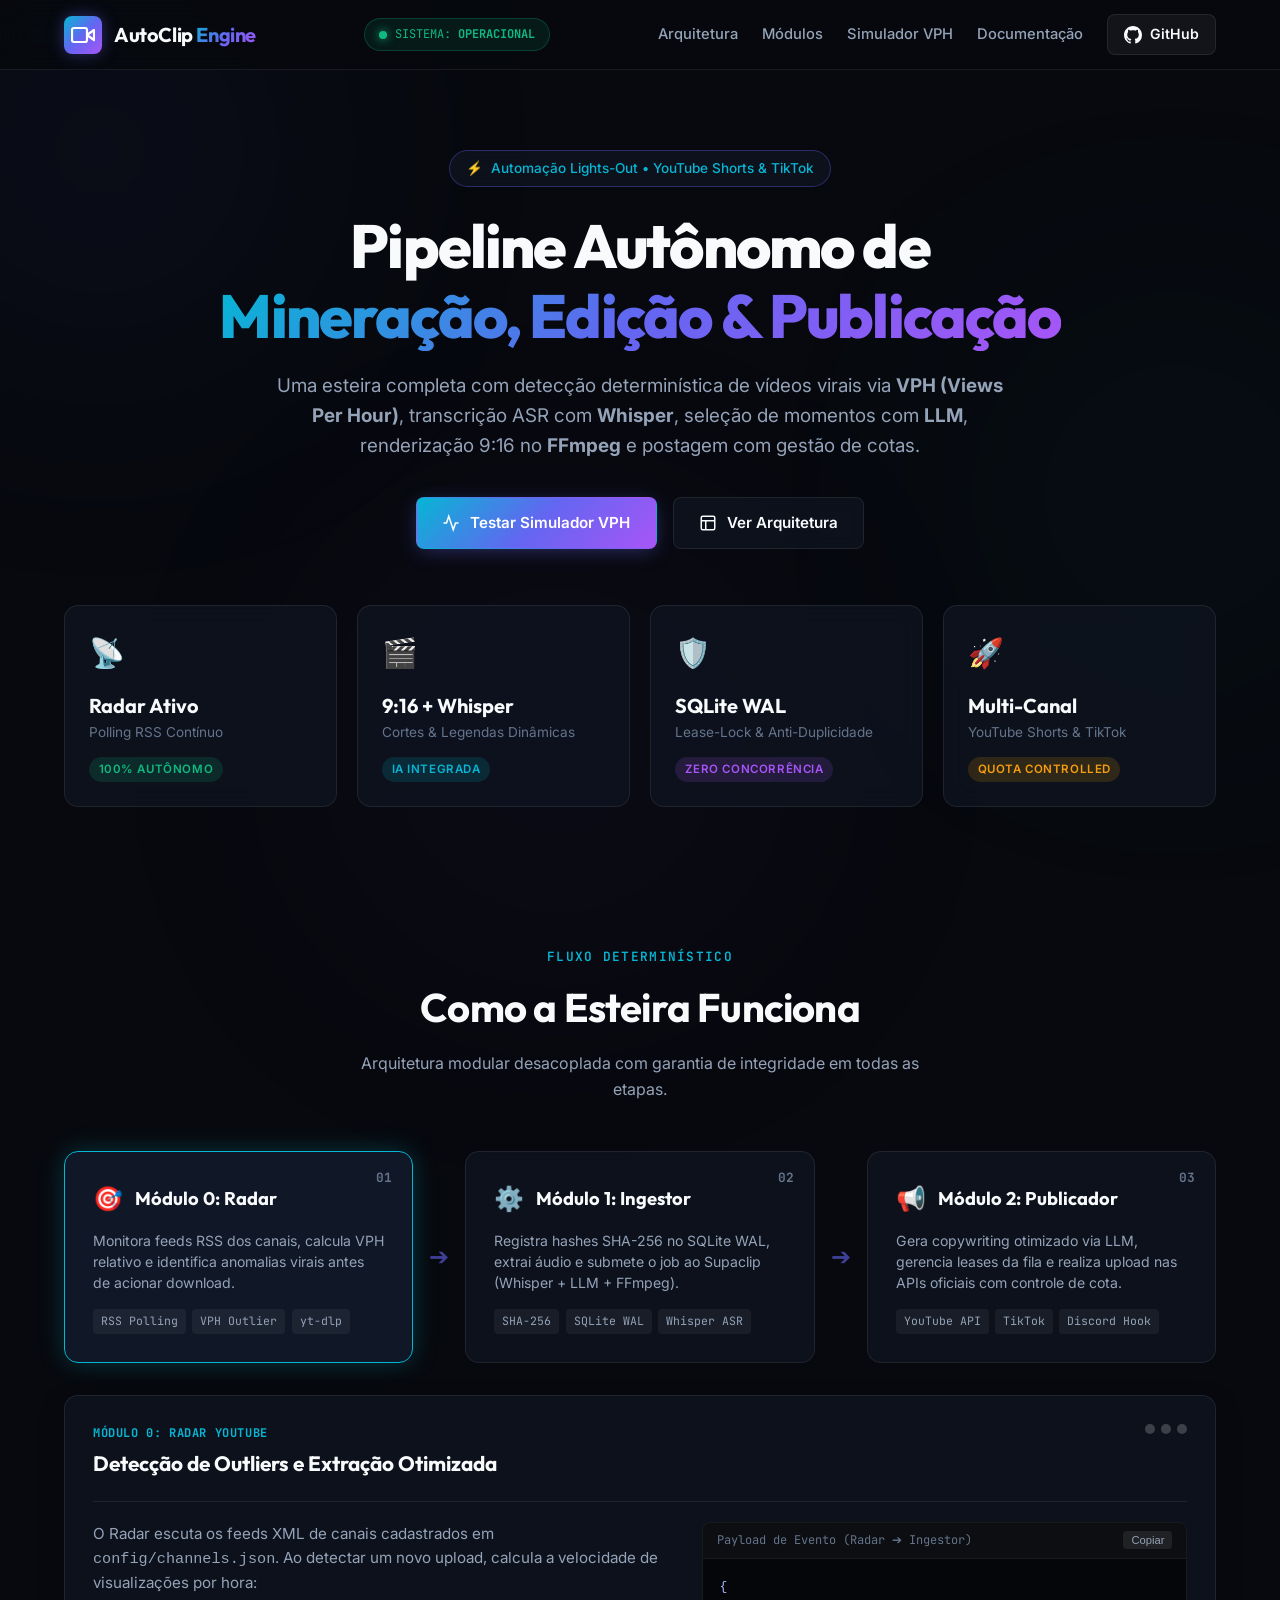
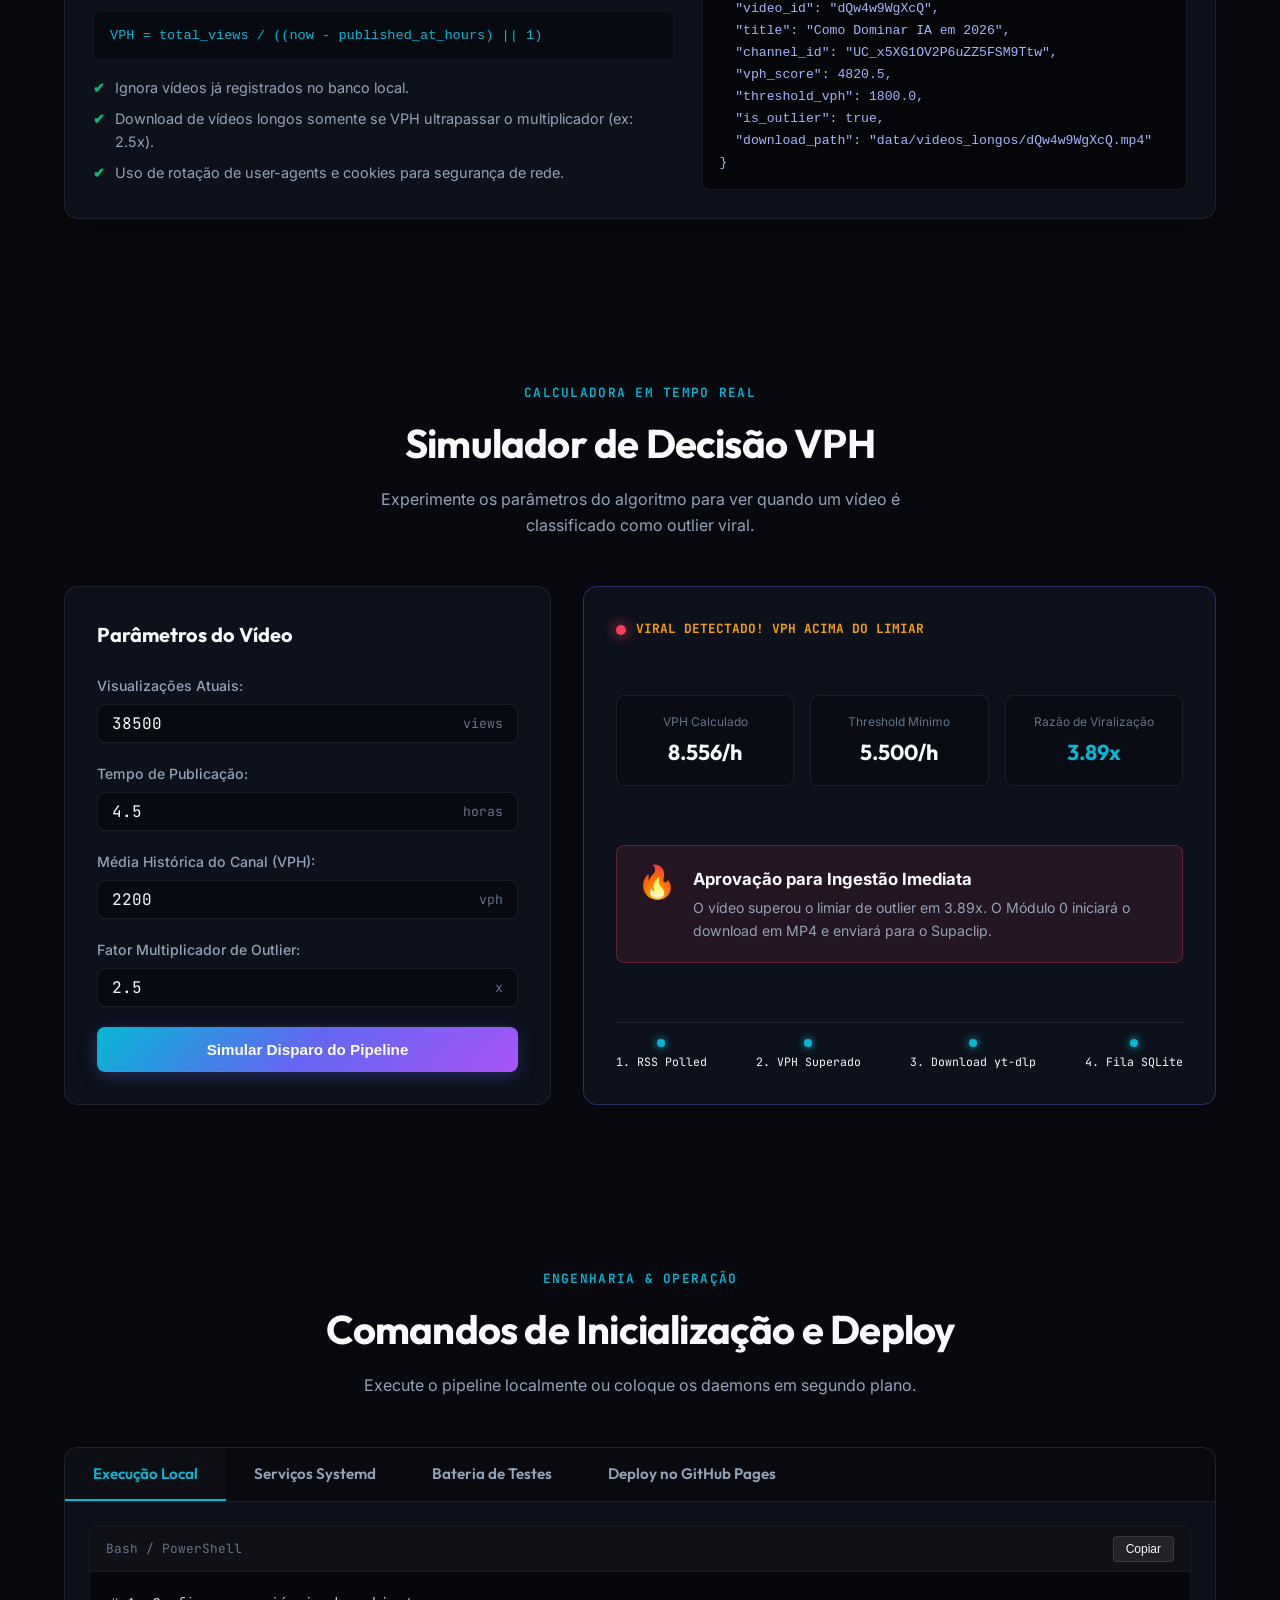
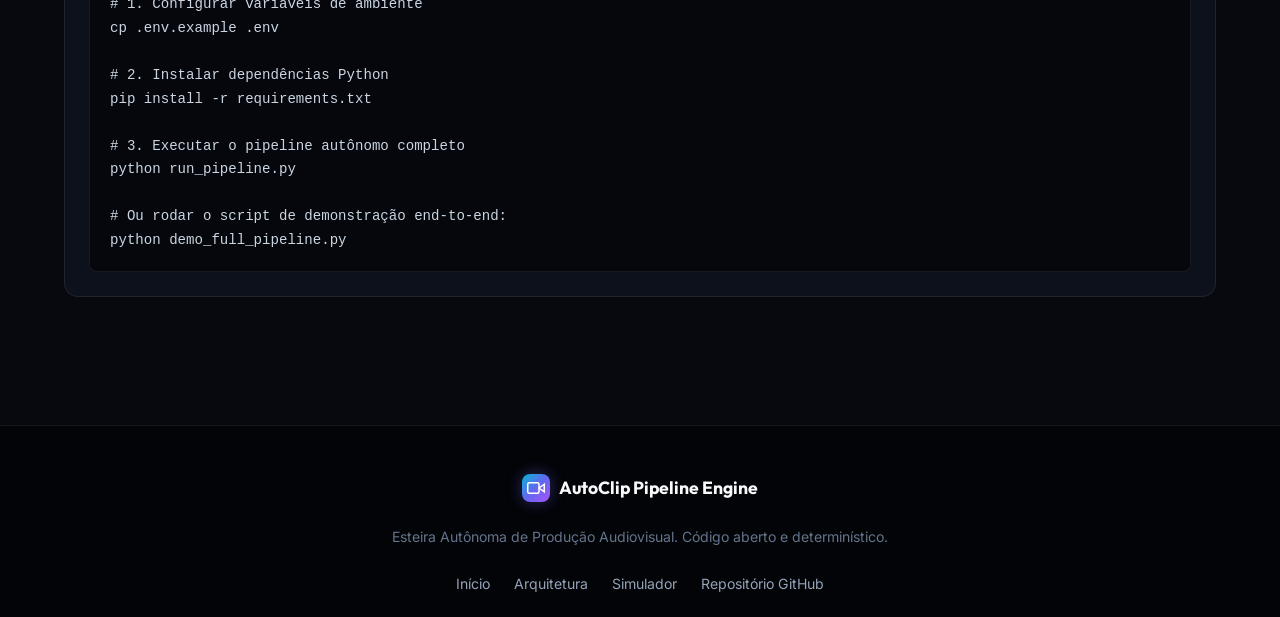
==== docs/index.html @ c91be47b "feat: esteira autônoma de cortes e dashboard interativo no GitHub Pages" ====
<!DOCTYPE html>
<html lang="pt-BR">
<head>
  <meta charset="UTF-8">
  <meta name="viewport" content="width=device-width, initial-scale=1.0">
  <title>AutoClip Pipeline | Esteira Autônoma de Cortes com IA</title>
  <meta name="description" content="Dashboard e documentação da esteira de produção autônoma de cortes verticais (YouTube Shorts e TikTok) com detecção de outliers e IA.">
  <meta name="keywords" content="YouTube Shorts, TikTok, Automação de Vídeos, Pipeline IA, Whisper, FFmpeg, Python">
  <meta name="author" content="AutoClip Automation">
  
  <!-- Open Graph / Social Sharing -->
  <meta property="og:type" content="website">
  <meta property="og:title" content="AutoClip Pipeline | Automação de Cortes com IA">
  <meta property="og:description" content="Esteira autônoma lights-out para mineração, edição vertical 9:16 e publicação de vídeos curtos.">

  <!-- Google Fonts: Outfit & Inter & JetBrains Mono -->
  <link rel="preconnect" href="https://fonts.googleapis.com">
  <link rel="preconnect" href="https://fonts.gstatic.com" crossorigin>
  <link href="https://fonts.googleapis.com/css2?family=Inter:wght@300;400;500;600;700&family=Outfit:wght@500;600;700;800;900&family=JetBrains+Mono:wght@400;500;700&display=swap" rel="stylesheet">
  
  <link rel="stylesheet" href="style.css">
</head>
<body>
  <!-- Background Glow Orbs -->
  <div class="glow-orb orb-1"></div>
  <div class="glow-orb orb-2"></div>
  <div class="glow-orb orb-3"></div>

  <!-- Navigation Bar -->
  <header class="navbar" id="mainNavbar">
    <div class="nav-container">
      <a href="#hero" class="brand-logo" id="navLogo">
        <div class="logo-icon">
          <svg width="24" height="24" viewBox="0 0 24 24" fill="none" stroke="currentColor" stroke-width="2.2" stroke-linecap="round" stroke-linejoin="round">
            <polygon points="23 7 16 12 23 17 23 7"></polygon>
            <rect x="1" y="5" width="15" height="14" rx="2" ry="2"></rect>
          </svg>
        </div>
        <span class="brand-text">AutoClip <span class="gradient-text">Engine</span></span>
      </a>

      <div class="system-status-badge">
        <span class="pulse-dot"></span>
        <span class="badge-label">SISTEMA: <strong id="globalSystemStatus">OPERACIONAL</strong></span>
      </div>

      <nav class="nav-links" id="navLinks">
        <a href="#arquitetura" class="nav-item">Arquitetura</a>
        <a href="#modulos" class="nav-item">Módulos</a>
        <a href="#simulador" class="nav-item">Simulador VPH</a>
        <a href="#docs" class="nav-item">Documentação</a>
        <a href="https://github.com" target="_blank" rel="noopener noreferrer" class="btn-github" id="btnGitHubRepo">
          <svg width="18" height="18" viewBox="0 0 24 24" fill="currentColor">
            <path d="M12 0C5.37 0 0 5.37 0 12c0 5.31 3.435 9.795 8.205 11.385.6.105.825-.255.825-.57 0-.285-.015-1.23-.015-2.235-3.015.555-3.795-.735-4.035-1.41-.135-.345-.72-1.41-1.23-1.695-.42-.225-1.02-.78-.015-.795.945-.015 1.62.87 1.845 1.23 1.08 1.815 2.805 1.305 3.495.99.105-.78.42-1.305.765-1.605-2.67-.3-5.46-1.335-5.46-5.925 0-1.305.465-2.385 1.23-3.225-.12-.3-.54-1.53.12-3.18 0 0 1.005-.315 3.3 1.23.96-.27 1.98-.405 3-.405s2.04.135 3 .405c2.295-1.56 3.3-1.23 3.3-1.23.66 1.65.24 2.88.12 3.18.765.84 1.23 1.905 1.23 3.225 0 4.605-2.805 5.625-5.475 5.925.435.375.81 1.095.81 2.22 0 1.605-.015 2.895-.015 3.3 0 .315.225.69.825.57A12.02 12.02 0 0024 12c0-6.63-5.37-12-12-12z"/>
          </svg>
          <span>GitHub</span>
        </a>
      </nav>

      <button class="mobile-menu-btn" id="mobileMenuToggle" aria-label="Abrir Menu">
        <span></span><span></span><span></span>
      </button>
    </div>
  </header>

  <!-- Hero Section -->
  <section class="hero-section" id="hero">
    <div class="container hero-content">
      <div class="hero-badge">
        <span class="sparkle-icon">⚡</span>
        <span>Automação Lights-Out • YouTube Shorts & TikTok</span>
      </div>

      <h1 class="hero-title">
        Pipeline Autônomo de <br>
        <span class="gradient-text">Mineração, Edição & Publicação</span>
      </h1>

      <p class="hero-subtitle">
        Uma esteira completa com detecção determinística de vídeos virais via <strong>VPH (Views Per Hour)</strong>, transcrição ASR com <strong>Whisper</strong>, seleção de momentos com <strong>LLM</strong>, renderização 9:16 no <strong>FFmpeg</strong> e postagem com gestão de cotas.
      </p>

      <div class="hero-actions">
        <a href="#simulador" class="btn btn-primary" id="btnHeroSimulador">
          <svg width="18" height="18" viewBox="0 0 24 24" fill="none" stroke="currentColor" stroke-width="2">
            <polyline points="22 12 18 12 15 21 9 3 6 12 2 12"></polyline>
          </svg>
          Testar Simulador VPH
        </a>
        <a href="#arquitetura" class="btn btn-secondary" id="btnHeroArquitetura">
          <svg width="18" height="18" viewBox="0 0 24 24" fill="none" stroke="currentColor" stroke-width="2">
            <rect x="3" y="3" width="18" height="18" rx="2" ry="2"></rect>
            <line x1="3" y1="9" x2="21" y2="9"></line>
            <line x1="9" y1="21" x2="9" y2="9"></line>
          </svg>
          Ver Arquitetura
        </a>
      </div>

      <!-- Live Pipeline Stats Cards -->
      <div class="stats-grid">
        <div class="stat-card">
          <div class="stat-icon">📡</div>
          <div class="stat-meta">
            <span class="stat-value" id="kpiRadarStatus">Radar Ativo</span>
            <span class="stat-label">Polling RSS Contínuo</span>
          </div>
          <span class="stat-pill success">100% Autônomo</span>
        </div>

        <div class="stat-card">
          <div class="stat-icon">🎬</div>
          <div class="stat-meta">
            <span class="stat-value">9:16 + Whisper</span>
            <span class="stat-label">Cortes & Legendas Dinâmicas</span>
          </div>
          <span class="stat-pill cyan">IA Integrada</span>
        </div>

        <div class="stat-card">
          <div class="stat-icon">🛡️</div>
          <div class="stat-meta">
            <span class="stat-value">SQLite WAL</span>
            <span class="stat-label">Lease-Lock & Anti-Duplicidade</span>
          </div>
          <span class="stat-pill purple">Zero Concorrência</span>
        </div>

        <div class="stat-card">
          <div class="stat-icon">🚀</div>
          <div class="stat-meta">
            <span class="stat-value">Multi-Canal</span>
            <span class="stat-label">YouTube Shorts & TikTok</span>
          </div>
          <span class="stat-pill warning">Quota Controlled</span>
        </div>
      </div>
    </div>
  </section>

  <!-- Interactive Architecture Flow -->
  <section class="section architecture-section" id="arquitetura">
    <div class="container">
      <div class="section-header text-center">
        <span class="section-tag">Fluxo Determinístico</span>
        <h2 class="section-title">Como a Esteira Funciona</h2>
        <p class="section-desc">Arquitetura modular desacoplada com garantia de integridade em todas as etapas.</p>
      </div>

      <div class="pipeline-flow-wrapper">
        <div class="flow-track">
          <!-- Step 1 -->
          <div class="flow-card active" data-step="0">
            <div class="flow-step-num">01</div>
            <div class="flow-header">
              <span class="flow-icon">🎯</span>
              <h3>Módulo 0: Radar</h3>
            </div>
            <p>Monitora feeds RSS dos canais, calcula VPH relativo e identifica anomalias virais antes de acionar download.</p>
            <div class="flow-tags">
              <span>RSS Polling</span>
              <span>VPH Outlier</span>
              <span>yt-dlp</span>
            </div>
          </div>

          <div class="flow-arrow">➔</div>

          <!-- Step 2 -->
          <div class="flow-card" data-step="1">
            <div class="flow-step-num">02</div>
            <div class="flow-header">
              <span class="flow-icon">⚙️</span>
              <h3>Módulo 1: Ingestor</h3>
            </div>
            <p>Registra hashes SHA-256 no SQLite WAL, extrai áudio e submete o job ao Supaclip (Whisper + LLM + FFmpeg).</p>
            <div class="flow-tags">
              <span>SHA-256</span>
              <span>SQLite WAL</span>
              <span>Whisper ASR</span>
            </div>
          </div>

          <div class="flow-arrow">➔</div>

          <!-- Step 3 -->
          <div class="flow-card" data-step="2">
            <div class="flow-step-num">03</div>
            <div class="flow-header">
              <span class="flow-icon">📢</span>
              <h3>Módulo 2: Publicador</h3>
            </div>
            <p>Gera copywriting otimizado via LLM, gerencia leases da fila e realiza upload nas APIs oficiais com controle de cota.</p>
            <div class="flow-tags">
              <span>YouTube API</span>
              <span>TikTok</span>
              <span>Discord Hook</span>
            </div>
          </div>
        </div>

        <!-- Dynamic Architecture Detail Box -->
        <div class="arch-detail-panel" id="archDetailPanel">
          <div class="panel-header">
            <div class="panel-title-group">
              <span class="panel-badge" id="archDetailBadge">MÓDULO 0: RADAR YOUTUBE</span>
              <h4 id="archDetailTitle">Detecção de Outliers e Extração Otimizada</h4>
            </div>
            <div class="panel-dots"><span></span><span></span><span></span></div>
          </div>
          <div class="panel-body">
            <div class="panel-col">
              <p id="archDetailText">
                O Radar escuta os feeds XML de canais cadastrados em <code>config/channels.json</code>. Ao detectar um novo upload, calcula a velocidade de visualizações por hora:
              </p>
              <div class="code-preview" id="archCodePreview">
                <code>VPH = total_views / ((now - published_at_hours) || 1)</code>
              </div>
              <ul class="checklist" id="archChecklist">
                <li>Ignora vídeos já registrados no banco local.</li>
                <li>Download de vídeos longos somente se VPH ultrapassar o multiplicador (ex: 2.5x).</li>
                <li>Uso de rotação de user-agents e cookies para segurança de rede.</li>
              </ul>
            </div>
            <div class="panel-col json-preview">
              <div class="json-header">
                <span>Payload de Evento (Radar ➔ Ingestor)</span>
                <button class="copy-mini-btn" id="btnCopyJson">Copiar</button>
              </div>
              <pre><code id="archJsonCode">{
  "video_id": "dQw4w9WgXcQ",
  "title": "Como Dominar IA em 2026",
  "channel_id": "UC_x5XG1OV2P6uZZ5FSM9Ttw",
  "vph_score": 4820.5,
  "threshold_vph": 1800.0,
  "is_outlier": true,
  "download_path": "data/videos_longos/dQw4w9WgXcQ.mp4"
}</code></pre>
            </div>
          </div>
        </div>
      </div>
    </div>
  </section>

  <!-- Interactive VPH Simulator -->
  <section class="section simulator-section" id="simulador">
    <div class="container">
      <div class="section-header text-center">
        <span class="section-tag">Calculadora em Tempo Real</span>
        <h2 class="section-title">Simulador de Decisão VPH</h2>
        <p class="section-desc">Experimente os parâmetros do algoritmo para ver quando um vídeo é classificado como outlier viral.</p>
      </div>

      <div class="simulator-wrapper">
        <div class="sim-inputs-card">
          <h3 class="sim-card-title">Parâmetros do Vídeo</h3>
          
          <div class="input-group">
            <label for="inputViews">Visualizações Atuais:</label>
            <div class="input-field-wrapper">
              <input type="number" id="inputViews" value="38500" min="0" step="500">
              <span class="input-unit">views</span>
            </div>
          </div>

          <div class="input-group">
            <label for="inputHours">Tempo de Publicação:</label>
            <div class="input-field-wrapper">
              <input type="number" id="inputHours" value="4.5" min="0.1" step="0.5">
              <span class="input-unit">horas</span>
            </div>
          </div>

          <div class="input-group">
            <label for="inputAvgVph">Média Histórica do Canal (VPH):</label>
            <div class="input-field-wrapper">
              <input type="number" id="inputAvgVph" value="2200" min="100" step="100">
              <span class="input-unit">vph</span>
            </div>
          </div>

          <div class="input-group">
            <label for="inputMultiplier">Fator Multiplicador de Outlier:</label>
            <div class="input-field-wrapper">
              <input type="number" id="inputMultiplier" value="2.5" min="1.1" max="10.0" step="0.1">
              <span class="input-unit">x</span>
            </div>
          </div>

          <button class="btn btn-primary btn-block" id="btnRecalculateSim">
            Simular Disparo do Pipeline
          </button>
        </div>

        <div class="sim-result-card" id="simResultBox">
          <div class="result-badge-top">
            <span class="status-indicator-light" id="simStatusLight"></span>
            <span id="simStatusHeadline">ANALISANDO POTENCIAL...</span>
          </div>

          <div class="result-kpis">
            <div class="result-kpi-item">
              <span class="kpi-label">VPH Calculado</span>
              <span class="kpi-value" id="kpiCalculatedVph">8.555/h</span>
            </div>
            <div class="result-kpi-item">
              <span class="kpi-label">Threshold Mínimo</span>
              <span class="kpi-value" id="kpiThresholdVph">5.500/h</span>
            </div>
            <div class="result-kpi-item">
              <span class="kpi-label">Razão de Viralização</span>
              <span class="kpi-value highlight" id="kpiRatio">3.88x</span>
            </div>
          </div>

          <div class="decision-box" id="decisionBox">
            <div class="decision-icon" id="decisionIcon">🔥</div>
            <div class="decision-texts">
              <strong id="decisionTitle">Aprovação para Ingestão Imediata</strong>
              <p id="decisionDescription">O vídeo superou o limiar de outlier em 3.88x. O Módulo 0 iniciará o download em MP4 e enviará para o Supaclip.</p>
            </div>
          </div>

          <div class="sim-timeline">
            <div class="timeline-step done">
              <span class="dot"></span>
              <span>1. RSS Polled</span>
            </div>
            <div class="timeline-step done" id="stepVph">
              <span class="dot"></span>
              <span>2. VPH Superado</span>
            </div>
            <div class="timeline-step done" id="stepDownload">
              <span class="dot"></span>
              <span>3. Download yt-dlp</span>
            </div>
            <div class="timeline-step done" id="stepQueue">
              <span class="dot"></span>
              <span>4. Fila SQLite</span>
            </div>
          </div>
        </div>
      </div>
    </div>
  </section>

  <!-- Quick Documentation & Deployment Guides -->
  <section class="section docs-section" id="docs">
    <div class="container">
      <div class="section-header text-center">
        <span class="section-tag">Engenharia & Operação</span>
        <h2 class="section-title">Comandos de Inicialização e Deploy</h2>
        <p class="section-desc">Execute o pipeline localmente ou coloque os daemons em segundo plano.</p>
      </div>

      <div class="docs-tabs-wrapper">
        <div class="tab-buttons">
          <button class="tab-btn active" data-tab="tab-local">Execução Local</button>
          <button class="tab-btn" data-tab="tab-systemd">Serviços Systemd</button>
          <button class="tab-btn" data-tab="tab-tests">Bateria de Testes</button>
          <button class="tab-btn" data-tab="tab-pages">Deploy no GitHub Pages</button>
        </div>

        <div class="tab-contents">
          <!-- Tab 1: Local -->
          <div class="tab-pane active" id="tab-local">
            <div class="code-container">
              <div class="code-topbar">
                <span>Bash / PowerShell</span>
                <button class="copy-btn" data-target="codeLocal">Copiar</button>
              </div>
              <pre><code id="codeLocal"># 1. Configurar variáveis de ambiente
cp .env.example .env

# 2. Instalar dependências Python
pip install -r requirements.txt

# 3. Executar o pipeline autônomo completo
python run_pipeline.py

# Ou rodar o script de demonstração end-to-end:
python demo_full_pipeline.py</code></pre>
            </div>
          </div>

          <!-- Tab 2: Systemd -->
          <div class="tab-pane" id="tab-systemd">
            <div class="code-container">
              <div class="code-topbar">
                <span>Linux Server (deploy/*.service)</span>
                <button class="copy-btn" data-target="codeSystemd">Copiar</button>
              </div>
              <pre><code id="codeSystemd"># Copiar os arquivos de serviço para o systemd
sudo cp deploy/*.service deploy/*.timer /etc/systemd/system/
sudo systemctl daemon-reload

# Ativar e iniciar os serviços autônomos
sudo systemctl enable --now clip-radar.timer
sudo systemctl enable --now clip-ingest.service
sudo systemctl enable --now clip-publish.service
sudo systemctl enable --now clip-watchdog.service</code></pre>
            </div>
          </div>

          <!-- Tab 3: Tests -->
          <div class="tab-pane" id="tab-tests">
            <div class="code-container">
              <div class="code-topbar">
                <span>Pytest com Cobertura</span>
                <button class="copy-btn" data-target="codeTests">Copiar</button>
              </div>
              <pre><code id="codeTests"># Rodar todos os testes unitários e de integração
pytest -v

# Rodar especificamente os testes de banco e transação WAL
pytest tests/test_database.py -v

# Verificar testes de quota e rate limit
pytest tests/test_publish_quota.py -v</code></pre>
            </div>
          </div>

          <!-- Tab 4: GitHub Pages -->
          <div class="tab-pane" id="tab-pages">
            <div class="code-container">
              <div class="code-topbar">
                <span>Publicar esta página no GitHub Pages</span>
                <button class="copy-btn" data-target="codePages">Copiar</button>
              </div>
              <pre><code id="codePages"># 1. Inicializar git e comitar arquivos
git init
git add .
git commit -m "feat: adicionar documentação e dashboard web para GitHub Pages"

# 2. Conectar ao seu repositório remoto
git remote add origin https://github.com/SEU_USUARIO/SEU_REPOSITORIO.git
git branch -M main
git push -u origin main

# 3. No GitHub: acesse Settings -> Pages -> Source: 'Deploy from a branch' -> Branch: 'main', Folder: '/docs' -> Salvar!</code></pre>
            </div>
          </div>
        </div>
      </div>
    </div>
  </section>

  <!-- Footer -->
  <footer class="footer">
    <div class="container footer-content">
      <div class="footer-brand">
        <div class="logo-icon mini">
          <svg width="18" height="18" viewBox="0 0 24 24" fill="none" stroke="currentColor" stroke-width="2">
            <polygon points="23 7 16 12 23 17 23 7"></polygon>
            <rect x="1" y="5" width="15" height="14" rx="2" ry="2"></rect>
          </svg>
        </div>
        <span>AutoClip Pipeline Engine</span>
      </div>

      <p class="footer-copyright">
        Esteira Autônoma de Produção Audiovisual. Código aberto e determinístico.
      </p>

      <div class="footer-links">
        <a href="#hero">Início</a>
        <a href="#arquitetura">Arquitetura</a>
        <a href="#simulador">Simulador</a>
        <a href="https://github.com" target="_blank" rel="noopener noreferrer">Repositório GitHub</a>
      </div>
    </div>
  </footer>

  <script src="app.js"></script>
</body>
</html>
---- docs/style.css ----
/* =====================================================================
   AutoClip Pipeline Engine - Modern Dark Tech Design System
   ===================================================================== */

:root {
  /* Color Palette - HSL Modern Dark & Neon Accents */
  --bg-primary: #07090e;
  --bg-secondary: #0c1017;
  --bg-card: rgba(16, 22, 34, 0.72);
  --bg-card-hover: rgba(22, 30, 48, 0.88);
  --bg-glass: rgba(255, 255, 255, 0.03);
  
  --border-subtle: rgba(255, 255, 255, 0.08);
  --border-glow: rgba(99, 102, 241, 0.35);
  
  --text-primary: #f8fafc;
  --text-secondary: #94a3b8;
  --text-muted: #64748b;
  
  --accent-cyan: #06b6d4;
  --accent-indigo: #6366f1;
  --accent-purple: #a855f7;
  --accent-emerald: #10b981;
  --accent-amber: #f59e0b;
  --accent-rose: #f43f5e;
  
  --gradient-brand: linear-gradient(135deg, #06b6d4 0%, #6366f1 50%, #a855f7 100%);
  --gradient-surface: linear-gradient(180deg, rgba(255, 255, 255, 0.04) 0%, rgba(255, 255, 255, 0.01) 100%);
  
  --shadow-glow: 0 0 35px -5px rgba(99, 102, 241, 0.3);
  --shadow-card: 0 10px 30px -10px rgba(0, 0, 0, 0.5);
  
  --font-heading: 'Outfit', -apple-system, BlinkMacSystemFont, sans-serif;
  --font-body: 'Inter', -apple-system, BlinkMacSystemFont, sans-serif;
  --font-mono: 'JetBrains Mono', monospace;
  
  --radius-sm: 8px;
  --radius-md: 14px;
  --radius-lg: 20px;
  --radius-full: 9999px;
  
  --transition-fast: 0.18s ease;
  --transition-normal: 0.28s cubic-bezier(0.16, 1, 0.3, 1);
}

/* Base & Reset */
* {
  margin: 0;
  padding: 0;
  box-sizing: border-box;
}

html {
  scroll-behavior: smooth;
  font-size: 16px;
}

body {
  background-color: var(--bg-primary);
  color: var(--text-primary);
  font-family: var(--font-body);
  line-height: 1.6;
  overflow-x: hidden;
  position: relative;
  min-height: 100vh;
}

/* Background Ambient Glows */
.glow-orb {
  position: fixed;
  border-radius: 50%;
  filter: blur(140px);
  pointer-events: none;
  z-index: 0;
  opacity: 0.35;
}

.orb-1 {
  width: 500px;
  height: 500px;
  background: radial-gradient(circle, rgba(99, 102, 241, 0.45) 0%, transparent 70%);
  top: -100px;
  left: -150px;
  animation: floatOrb 18s ease-in-out infinite alternate;
}

.orb-2 {
  width: 450px;
  height: 450px;
  background: radial-gradient(circle, rgba(6, 182, 212, 0.35) 0%, transparent 70%);
  top: 30%;
  right: -120px;
  animation: floatOrb 15s ease-in-out infinite alternate-reverse;
}

.orb-3 {
  width: 600px;
  height: 600px;
  background: radial-gradient(circle, rgba(168, 85, 247, 0.25) 0%, transparent 70%);
  bottom: -150px;
  left: 20%;
  animation: floatOrb 22s ease-in-out infinite alternate;
}

@keyframes floatOrb {
  0% { transform: translateY(0px) scale(1); }
  50% { transform: translateY(40px) scale(1.08); }
  100% { transform: translateY(-30px) scale(0.95); }
}

/* Typography & Utilities */
.container {
  max-width: 1200px;
  margin: 0 auto;
  padding: 0 1.5rem;
  position: relative;
  z-index: 1;
}

.gradient-text {
  background: var(--gradient-brand);
  -webkit-background-clip: text;
  -webkit-text-fill-color: transparent;
  display: inline-block;
}

.text-center { text-align: center; }

/* Navigation Bar */
.navbar {
  position: sticky;
  top: 0;
  z-index: 100;
  background: rgba(7, 9, 14, 0.82);
  backdrop-filter: blur(16px);
  -webkit-backdrop-filter: blur(16px);
  border-bottom: 1px solid var(--border-subtle);
  transition: all var(--transition-normal);
}

.nav-container {
  max-width: 1200px;
  margin: 0 auto;
  padding: 0.9rem 1.5rem;
  display: flex;
  align-items: center;
  justify-content: space-between;
}

.brand-logo {
  display: flex;
  align-items: center;
  gap: 0.75rem;
  text-decoration: none;
  color: var(--text-primary);
  font-family: var(--font-heading);
  font-weight: 700;
  font-size: 1.25rem;
  letter-spacing: -0.02em;
}

.logo-icon {
  width: 38px;
  height: 38px;
  border-radius: var(--radius-sm);
  background: var(--gradient-brand);
  display: flex;
  align-items: center;
  justify-content: center;
  color: #fff;
  box-shadow: 0 0 16px rgba(99, 102, 241, 0.4);
}

.logo-icon.mini {
  width: 28px;
  height: 28px;
}

.system-status-badge {
  display: flex;
  align-items: center;
  gap: 0.5rem;
  padding: 0.35rem 0.85rem;
  background: rgba(16, 185, 129, 0.1);
  border: 1px solid rgba(16, 185, 129, 0.25);
  border-radius: var(--radius-full);
  font-size: 0.75rem;
  font-family: var(--font-mono);
  color: var(--accent-emerald);
}

.pulse-dot {
  width: 8px;
  height: 8px;
  border-radius: 50%;
  background: var(--accent-emerald);
  box-shadow: 0 0 10px var(--accent-emerald);
  animation: pulse 1.8s infinite;
}

@keyframes pulse {
  0% { transform: scale(0.95); opacity: 0.7; }
  50% { transform: scale(1.2); opacity: 1; }
  100% { transform: scale(0.95); opacity: 0.7; }
}

.nav-links {
  display: flex;
  align-items: center;
  gap: 1.5rem;
}

.nav-item {
  color: var(--text-secondary);
  text-decoration: none;
  font-weight: 500;
  font-size: 0.92rem;
  transition: color var(--transition-fast);
}

.nav-item:hover {
  color: var(--text-primary);
}

.btn-github {
  display: flex;
  align-items: center;
  gap: 0.5rem;
  padding: 0.5rem 1rem;
  background: rgba(255, 255, 255, 0.05);
  border: 1px solid var(--border-subtle);
  border-radius: var(--radius-sm);
  color: var(--text-primary);
  text-decoration: none;
  font-size: 0.88rem;
  font-weight: 600;
  transition: all var(--transition-fast);
}

.btn-github:hover {
  background: rgba(255, 255, 255, 0.12);
  border-color: rgba(255, 255, 255, 0.25);
  transform: translateY(-1px);
}

.mobile-menu-btn {
  display: none;
  flex-direction: column;
  gap: 5px;
  background: none;
  border: none;
  cursor: pointer;
  padding: 6px;
}

.mobile-menu-btn span {
  display: block;
  width: 22px;
  height: 2px;
  background-color: var(--text-primary);
  border-radius: 2px;
  transition: var(--transition-fast);
}

/* Hero Section */
.hero-section {
  padding: 5rem 0 3.5rem 0;
  text-align: center;
  position: relative;
}

.hero-content {
  display: flex;
  flex-direction: column;
  align-items: center;
}

.hero-badge {
  display: inline-flex;
  align-items: center;
  gap: 0.5rem;
  padding: 0.4rem 1rem;
  background: var(--bg-card);
  border: 1px solid var(--border-glow);
  border-radius: var(--radius-full);
  font-size: 0.85rem;
  font-weight: 500;
  color: var(--accent-cyan);
  margin-bottom: 1.5rem;
  backdrop-filter: blur(10px);
}

.hero-title {
  font-family: var(--font-heading);
  font-size: clamp(2.3rem, 5.5vw, 3.8rem);
  font-weight: 800;
  line-height: 1.15;
  letter-spacing: -0.03em;
  max-width: 950px;
  margin-bottom: 1.25rem;
}

.hero-subtitle {
  font-size: clamp(1rem, 2vw, 1.18rem);
  color: var(--text-secondary);
  max-width: 760px;
  margin-bottom: 2.25rem;
  font-weight: 400;
}

.hero-actions {
  display: flex;
  gap: 1rem;
  flex-wrap: wrap;
  justify-content: center;
  margin-bottom: 3.5rem;
}

.btn {
  display: inline-flex;
  align-items: center;
  justify-content: center;
  gap: 0.6rem;
  padding: 0.8rem 1.6rem;
  border-radius: var(--radius-sm);
  font-weight: 600;
  font-size: 0.95rem;
  text-decoration: none;
  cursor: pointer;
  transition: all var(--transition-normal);
  border: 1px solid transparent;
}

.btn-primary {
  background: var(--gradient-brand);
  color: #fff;
  box-shadow: 0 4px 20px -3px rgba(99, 102, 241, 0.4);
}

.btn-primary:hover {
  transform: translateY(-2px);
  box-shadow: 0 6px 28px rgba(99, 102, 241, 0.6);
}

.btn-secondary {
  background: var(--bg-card);
  border-color: var(--border-subtle);
  color: var(--text-primary);
  backdrop-filter: blur(8px);
}

.btn-secondary:hover {
  background: var(--bg-card-hover);
  border-color: rgba(255, 255, 255, 0.2);
  transform: translateY(-2px);
}

.btn-block {
  width: 100%;
}

/* Stats Cards Grid */
.stats-grid {
  display: grid;
  grid-template-columns: repeat(auto-fit, minmax(240px, 1fr));
  gap: 1.25rem;
  width: 100%;
}

.stat-card {
  background: var(--bg-card);
  border: 1px solid var(--border-subtle);
  border-radius: var(--radius-md);
  padding: 1.5rem;
  display: flex;
  flex-direction: column;
  gap: 0.85rem;
  backdrop-filter: blur(12px);
  text-align: left;
  transition: transform var(--transition-normal), border-color var(--transition-normal);
}

.stat-card:hover {
  transform: translateY(-4px);
  border-color: var(--border-glow);
  box-shadow: var(--shadow-glow);
}

.stat-icon {
  font-size: 1.8rem;
}

.stat-meta {
  display: flex;
  flex-direction: column;
}

.stat-value {
  font-family: var(--font-heading);
  font-size: 1.25rem;
  font-weight: 700;
  color: var(--text-primary);
}

.stat-label {
  font-size: 0.85rem;
  color: var(--text-muted);
}

.stat-pill {
  align-self: flex-start;
  font-size: 0.72rem;
  font-weight: 600;
  padding: 0.2rem 0.6rem;
  border-radius: var(--radius-full);
  text-transform: uppercase;
  letter-spacing: 0.05em;
}

.stat-pill.success { background: rgba(16, 185, 129, 0.15); color: var(--accent-emerald); }
.stat-pill.cyan { background: rgba(6, 182, 212, 0.15); color: var(--accent-cyan); }
.stat-pill.purple { background: rgba(168, 85, 247, 0.15); color: var(--accent-purple); }
.stat-pill.warning { background: rgba(245, 158, 11, 0.15); color: var(--accent-amber); }

/* Common Section Layout */
.section {
  padding: 5rem 0;
  position: relative;
}

.section-header {
  margin-bottom: 3rem;
}

.section-tag {
  display: inline-block;
  font-family: var(--font-mono);
  font-size: 0.8rem;
  font-weight: 600;
  text-transform: uppercase;
  letter-spacing: 0.1em;
  color: var(--accent-cyan);
  margin-bottom: 0.5rem;
}

.section-title {
  font-family: var(--font-heading);
  font-size: clamp(1.8rem, 3.5vw, 2.5rem);
  font-weight: 700;
  letter-spacing: -0.02em;
  margin-bottom: 0.75rem;
}

.section-desc {
  font-size: 1rem;
  color: var(--text-secondary);
  max-width: 600px;
  margin: 0 auto;
}

/* Architecture Flow Section */
.pipeline-flow-wrapper {
  display: flex;
  flex-direction: column;
  gap: 2rem;
}

.flow-track {
  display: grid;
  grid-template-columns: 1fr auto 1fr auto 1fr;
  align-items: center;
  gap: 1rem;
}

.flow-arrow {
  color: var(--accent-indigo);
  font-size: 1.5rem;
  opacity: 0.6;
}

.flow-card {
  background: var(--bg-card);
  border: 1px solid var(--border-subtle);
  border-radius: var(--radius-md);
  padding: 1.75rem;
  cursor: pointer;
  position: relative;
  transition: all var(--transition-normal);
  backdrop-filter: blur(12px);
}

.flow-card:hover {
  transform: translateY(-3px);
  border-color: rgba(99, 102, 241, 0.4);
}

.flow-card.active {
  border-color: var(--accent-cyan);
  box-shadow: 0 0 25px rgba(6, 182, 212, 0.25);
  background: rgba(18, 26, 42, 0.9);
}

.flow-step-num {
  position: absolute;
  top: 1rem;
  right: 1.25rem;
  font-family: var(--font-mono);
  font-size: 0.8rem;
  font-weight: 700;
  color: var(--text-muted);
}

.flow-header {
  display: flex;
  align-items: center;
  gap: 0.75rem;
  margin-bottom: 0.75rem;
}

.flow-icon {
  font-size: 1.5rem;
}

.flow-header h3 {
  font-family: var(--font-heading);
  font-size: 1.15rem;
  font-weight: 700;
}

.flow-card p {
  font-size: 0.88rem;
  color: var(--text-secondary);
  line-height: 1.5;
  margin-bottom: 1rem;
}

.flow-tags {
  display: flex;
  flex-wrap: wrap;
  gap: 0.4rem;
}

.flow-tags span {
  font-size: 0.72rem;
  font-family: var(--font-mono);
  padding: 0.2rem 0.5rem;
  border-radius: 4px;
  background: rgba(255, 255, 255, 0.05);
  color: var(--text-secondary);
}

/* Architecture Detail Panel */
.arch-detail-panel {
  background: var(--bg-card);
  border: 1px solid var(--border-subtle);
  border-radius: var(--radius-md);
  padding: 1.75rem;
  backdrop-filter: blur(14px);
  box-shadow: var(--shadow-card);
}

.panel-header {
  display: flex;
  justify-content: space-between;
  align-items: flex-start;
  padding-bottom: 1.25rem;
  border-bottom: 1px solid var(--border-subtle);
  margin-bottom: 1.25rem;
}

.panel-badge {
  font-family: var(--font-mono);
  font-size: 0.75rem;
  font-weight: 700;
  color: var(--accent-cyan);
  text-transform: uppercase;
  letter-spacing: 0.05em;
  display: block;
  margin-bottom: 0.25rem;
}

.panel-header h4 {
  font-family: var(--font-heading);
  font-size: 1.3rem;
  font-weight: 700;
}

.panel-dots {
  display: flex;
  gap: 6px;
}

.panel-dots span {
  width: 10px;
  height: 10px;
  border-radius: 50%;
  background: rgba(255, 255, 255, 0.2);
}

.panel-body {
  display: grid;
  grid-template-columns: 1.2fr 1fr;
  gap: 1.75rem;
}

.panel-col p {
  color: var(--text-secondary);
  font-size: 0.95rem;
  margin-bottom: 1rem;
}

.code-preview {
  background: rgba(0, 0, 0, 0.4);
  border: 1px solid rgba(255, 255, 255, 0.05);
  padding: 0.75rem 1rem;
  border-radius: var(--radius-sm);
  font-family: var(--font-mono);
  font-size: 0.85rem;
  color: var(--accent-cyan);
  margin-bottom: 1rem;
}

.checklist {
  list-style: none;
  display: flex;
  flex-direction: column;
  gap: 0.5rem;
}

.checklist li {
  position: relative;
  padding-left: 1.4rem;
  font-size: 0.9rem;
  color: var(--text-secondary);
}

.checklist li::before {
  content: "✔";
  position: absolute;
  left: 0;
  color: var(--accent-emerald);
  font-weight: bold;
}

.json-preview {
  background: #04060a;
  border: 1px solid var(--border-subtle);
  border-radius: var(--radius-sm);
  overflow: hidden;
}

.json-header {
  display: flex;
  justify-content: space-between;
  align-items: center;
  padding: 0.5rem 0.85rem;
  background: rgba(255, 255, 255, 0.03);
  border-bottom: 1px solid rgba(255, 255, 255, 0.05);
  font-size: 0.75rem;
  font-family: var(--font-mono);
  color: var(--text-muted);
}

.copy-mini-btn {
  background: rgba(255, 255, 255, 0.08);
  border: none;
  color: var(--text-secondary);
  padding: 0.2rem 0.5rem;
  border-radius: 4px;
  cursor: pointer;
  font-size: 0.7rem;
  transition: all var(--transition-fast);
}

.copy-mini-btn:hover {
  background: rgba(255, 255, 255, 0.15);
  color: #fff;
}

.json-preview pre {
  padding: 1rem;
  overflow-x: auto;
  font-family: var(--font-mono);
  font-size: 0.82rem;
  color: #a5b4fc;
}

/* Simulator Section */
.simulator-wrapper {
  display: grid;
  grid-template-columns: 1fr 1.3fr;
  gap: 2rem;
}

.sim-inputs-card, .sim-result-card {
  background: var(--bg-card);
  border: 1px solid var(--border-subtle);
  border-radius: var(--radius-md);
  padding: 2rem;
  backdrop-filter: blur(12px);
}

.sim-card-title {
  font-family: var(--font-heading);
  font-size: 1.25rem;
  font-weight: 700;
  margin-bottom: 1.5rem;
}

.input-group {
  margin-bottom: 1.25rem;
}

.input-group label {
  display: block;
  font-size: 0.88rem;
  color: var(--text-secondary);
  margin-bottom: 0.4rem;
  font-weight: 500;
}

.input-field-wrapper {
  display: flex;
  align-items: center;
  background: rgba(0, 0, 0, 0.35);
  border: 1px solid var(--border-subtle);
  border-radius: var(--radius-sm);
  padding: 0.5rem 0.85rem;
  transition: border-color var(--transition-fast);
}

.input-field-wrapper:focus-within {
  border-color: var(--accent-indigo);
  box-shadow: 0 0 0 2px rgba(99, 102, 241, 0.2);
}

.input-field-wrapper input {
  background: none;
  border: none;
  outline: none;
  color: var(--text-primary);
  font-family: var(--font-mono);
  font-size: 1rem;
  width: 100%;
}

.input-unit {
  color: var(--text-muted);
  font-size: 0.82rem;
  font-family: var(--font-mono);
  padding-left: 0.5rem;
}

.sim-result-card {
  display: flex;
  flex-direction: column;
  justify-content: space-between;
  border-color: var(--border-glow);
}

.result-badge-top {
  display: flex;
  align-items: center;
  gap: 0.6rem;
  font-family: var(--font-mono);
  font-size: 0.8rem;
  font-weight: 700;
  color: var(--accent-amber);
  margin-bottom: 1.5rem;
}

.status-indicator-light {
  width: 10px;
  height: 10px;
  border-radius: 50%;
  background: var(--accent-amber);
  box-shadow: 0 0 10px var(--accent-amber);
}

.status-indicator-light.active-viral {
  background: var(--accent-rose);
  box-shadow: 0 0 14px var(--accent-rose);
}

.status-indicator-light.normal {
  background: var(--accent-emerald);
  box-shadow: 0 0 10px var(--accent-emerald);
}

.result-kpis {
  display: grid;
  grid-template-columns: repeat(3, 1fr);
  gap: 1rem;
  margin-bottom: 1.75rem;
}

.result-kpi-item {
  background: rgba(0, 0, 0, 0.25);
  border: 1px solid var(--border-subtle);
  border-radius: var(--radius-sm);
  padding: 1rem;
  text-align: center;
}

.kpi-label {
  display: block;
  font-size: 0.75rem;
  color: var(--text-muted);
  margin-bottom: 0.25rem;
}

.kpi-value {
  font-family: var(--font-heading);
  font-size: 1.35rem;
  font-weight: 700;
  color: var(--text-primary);
}

.kpi-value.highlight {
  color: var(--accent-cyan);
}

.decision-box {
  display: flex;
  gap: 1rem;
  padding: 1.25rem;
  border-radius: var(--radius-sm);
  background: rgba(244, 63, 94, 0.1);
  border: 1px solid rgba(244, 63, 94, 0.3);
  margin-bottom: 1.75rem;
  transition: all var(--transition-normal);
}

.decision-box.normal {
  background: rgba(16, 185, 129, 0.08);
  border-color: rgba(16, 185, 129, 0.25);
}

.decision-icon {
  font-size: 2rem;
  line-height: 1;
}

.decision-texts strong {
  display: block;
  font-size: 1.05rem;
  margin-bottom: 0.25rem;
  color: var(--text-primary);
}

.decision-texts p {
  font-size: 0.88rem;
  color: var(--text-secondary);
}

.sim-timeline {
  display: flex;
  justify-content: space-between;
  position: relative;
  padding-top: 1rem;
  border-top: 1px solid var(--border-subtle);
}

.timeline-step {
  display: flex;
  flex-direction: column;
  align-items: center;
  gap: 0.4rem;
  font-size: 0.72rem;
  color: var(--text-muted);
  font-family: var(--font-mono);
}

.timeline-step .dot {
  width: 8px;
  height: 8px;
  border-radius: 50%;
  background: var(--text-muted);
  transition: all var(--transition-fast);
}

.timeline-step.done {
  color: var(--text-primary);
}

.timeline-step.done .dot {
  background: var(--accent-cyan);
  box-shadow: 0 0 8px var(--accent-cyan);
}

/* Documentation Tabs Section */
.docs-tabs-wrapper {
  background: var(--bg-card);
  border: 1px solid var(--border-subtle);
  border-radius: var(--radius-md);
  overflow: hidden;
  backdrop-filter: blur(14px);
}

.tab-buttons {
  display: flex;
  background: rgba(0, 0, 0, 0.4);
  border-bottom: 1px solid var(--border-subtle);
  overflow-x: auto;
}

.tab-btn {
  padding: 1rem 1.75rem;
  background: none;
  border: none;
  color: var(--text-secondary);
  font-family: var(--font-heading);
  font-size: 0.95rem;
  font-weight: 600;
  cursor: pointer;
  white-space: nowrap;
  transition: all var(--transition-fast);
  border-bottom: 2px solid transparent;
}

.tab-btn:hover {
  color: var(--text-primary);
}

.tab-btn.active {
  color: var(--accent-cyan);
  border-bottom-color: var(--accent-cyan);
  background: rgba(255, 255, 255, 0.02);
}

.tab-pane {
  display: none;
  padding: 1.5rem;
}

.tab-pane.active {
  display: block;
}

.code-container {
  background: #05070d;
  border: 1px solid var(--border-subtle);
  border-radius: var(--radius-sm);
  overflow: hidden;
}

.code-topbar {
  display: flex;
  justify-content: space-between;
  align-items: center;
  padding: 0.6rem 1rem;
  background: rgba(255, 255, 255, 0.04);
  border-bottom: 1px solid rgba(255, 255, 255, 0.05);
  font-size: 0.8rem;
  font-family: var(--font-mono);
  color: var(--text-muted);
}

.copy-btn {
  background: rgba(255, 255, 255, 0.08);
  border: 1px solid rgba(255, 255, 255, 0.1);
  color: var(--text-primary);
  padding: 0.3rem 0.75rem;
  border-radius: 4px;
  font-size: 0.75rem;
  font-weight: 500;
  cursor: pointer;
  transition: all var(--transition-fast);
}

.copy-btn:hover {
  background: rgba(255, 255, 255, 0.18);
  border-color: rgba(255, 255, 255, 0.3);
}

.code-container pre {
  padding: 1.25rem;
  overflow-x: auto;
  font-family: var(--font-mono);
  font-size: 0.88rem;
  line-height: 1.6;
  color: #cbd5e1;
}

/* Footer */
.footer {
  border-top: 1px solid var(--border-subtle);
  background: #030407;
  padding: 3rem 0 2.5rem 0;
  margin-top: 3rem;
  position: relative;
  z-index: 1;
}

.footer-content {
  display: flex;
  flex-direction: column;
  align-items: center;
  text-align: center;
  gap: 1.5rem;
}

.footer-brand {
  display: flex;
  align-items: center;
  gap: 0.6rem;
  font-family: var(--font-heading);
  font-weight: 700;
  font-size: 1.1rem;
}

.footer-copyright {
  color: var(--text-muted);
  font-size: 0.88rem;
  max-width: 500px;
}

.footer-links {
  display: flex;
  gap: 1.5rem;
  flex-wrap: wrap;
  justify-content: center;
}

.footer-links a {
  color: var(--text-secondary);
  text-decoration: none;
  font-size: 0.88rem;
  transition: color var(--transition-fast);
}

.footer-links a:hover {
  color: var(--accent-cyan);
}

/* Responsive Media Queries */
@media (max-width: 900px) {
  .flow-track {
    grid-template-columns: 1fr;
    gap: 1.25rem;
  }
  
  .flow-arrow {
    transform: rotate(90deg);
    text-align: center;
  }

  .panel-body {
    grid-template-columns: 1fr;
  }

  .simulator-wrapper {
    grid-template-columns: 1fr;
  }
}

@media (max-width: 680px) {
  .nav-links {
    display: none;
  }
  
  .mobile-menu-btn {
    display: flex;
  }

  .stats-grid {
    grid-template-columns: 1fr;
  }

  .result-kpis {
    grid-template-columns: 1fr;
  }

  .sim-timeline {
    flex-direction: column;
    gap: 0.75rem;
  }
}
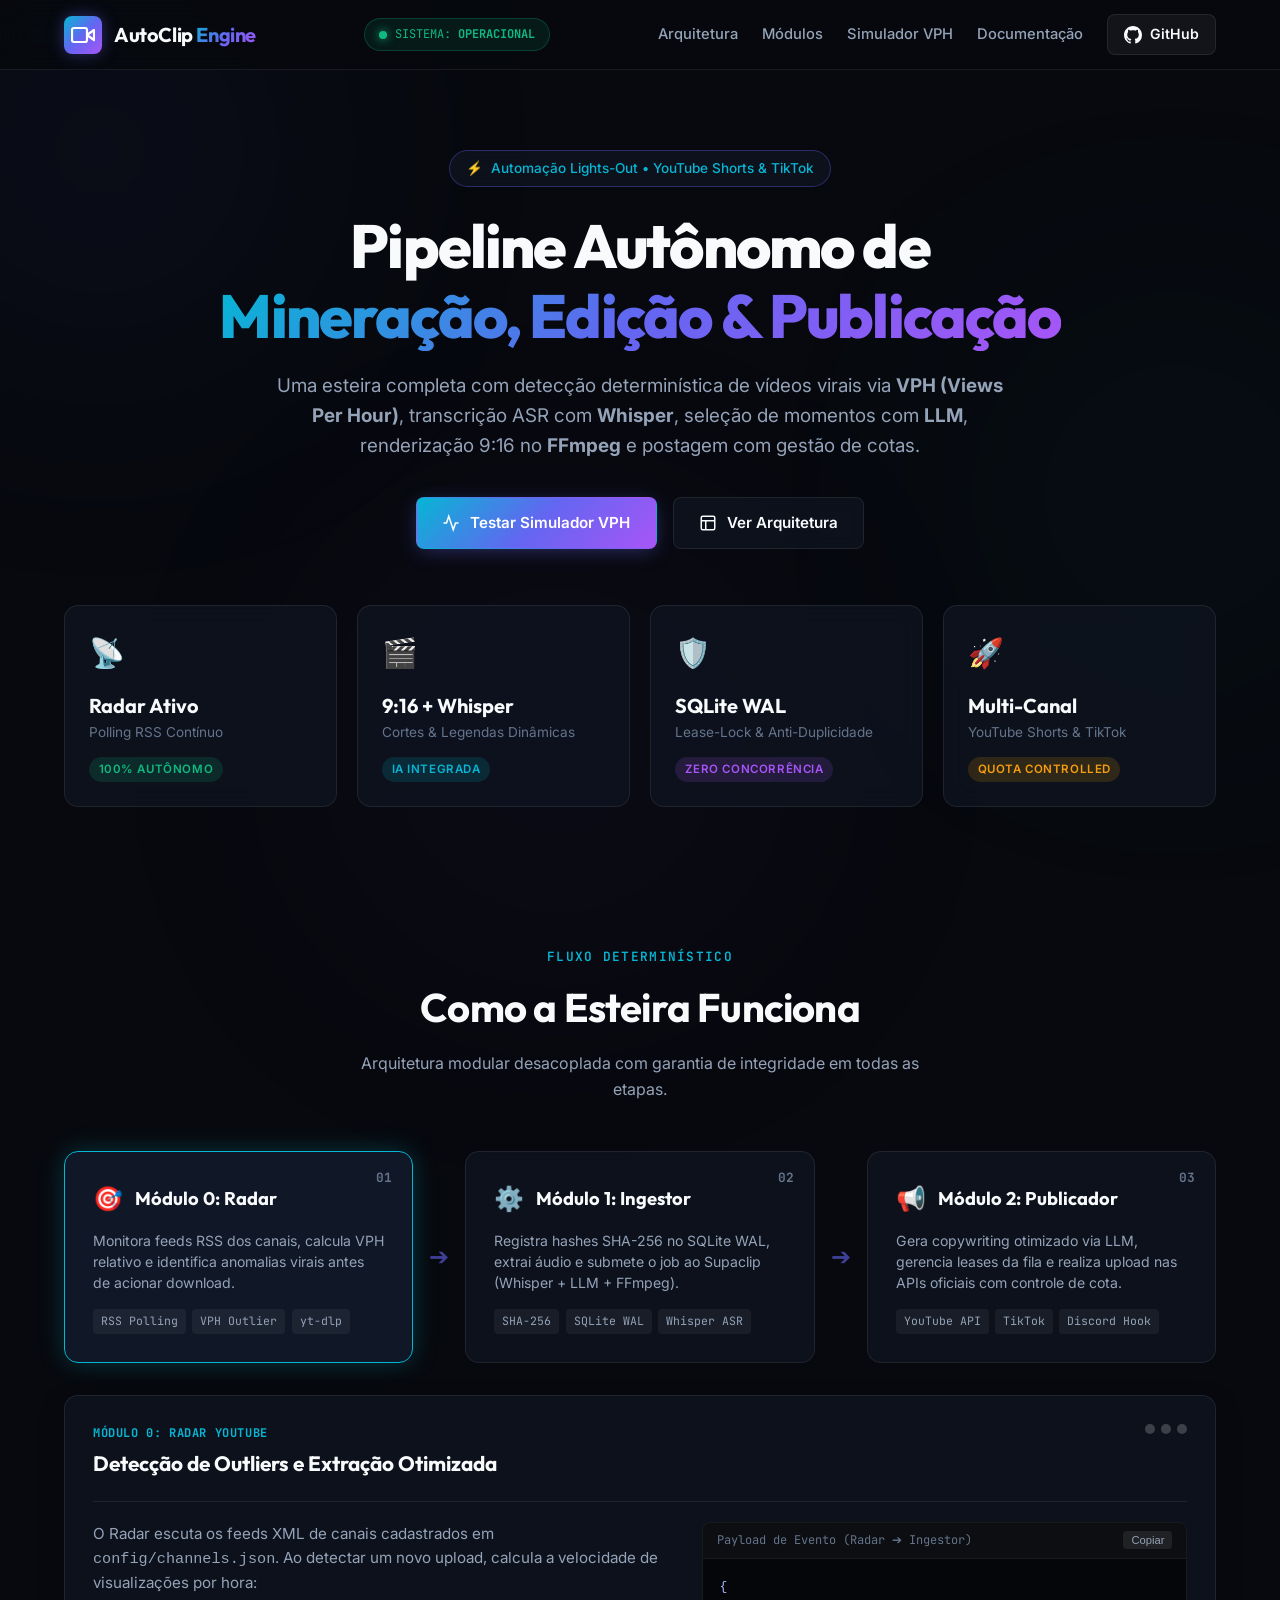
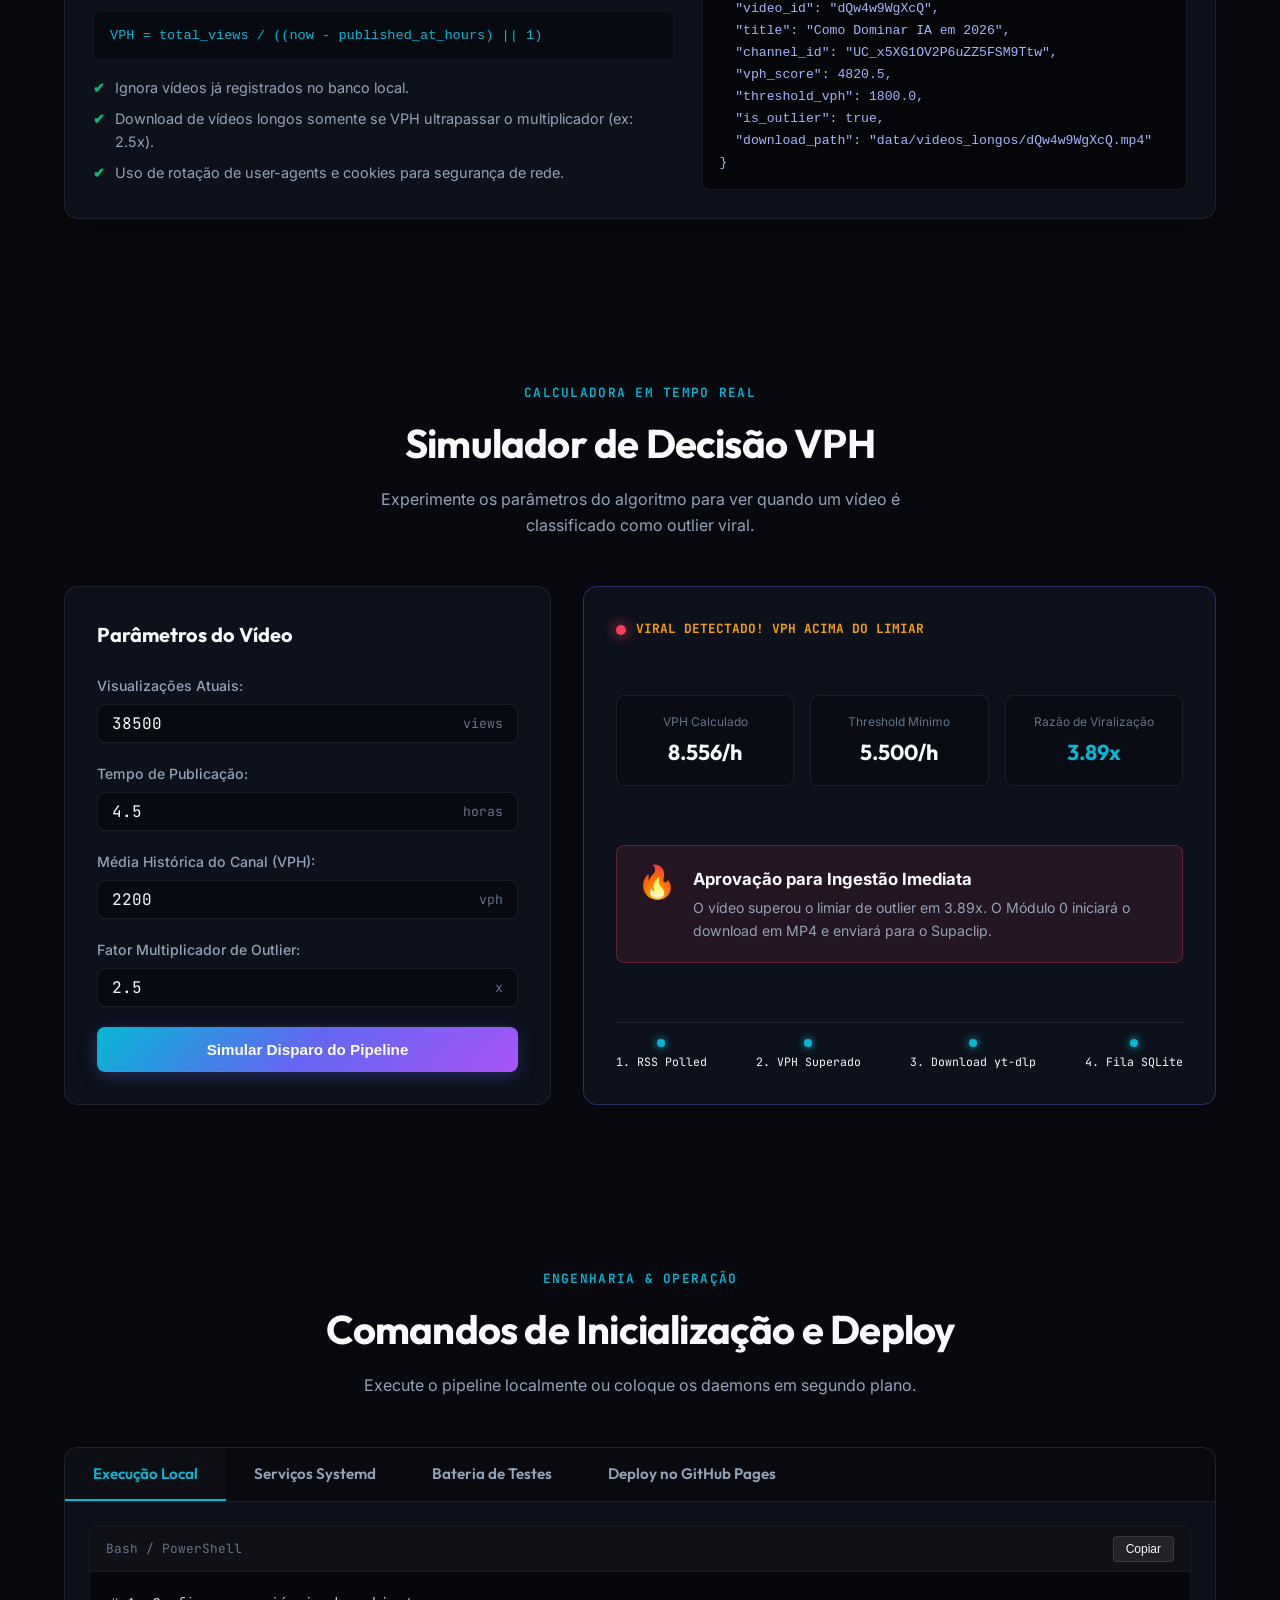
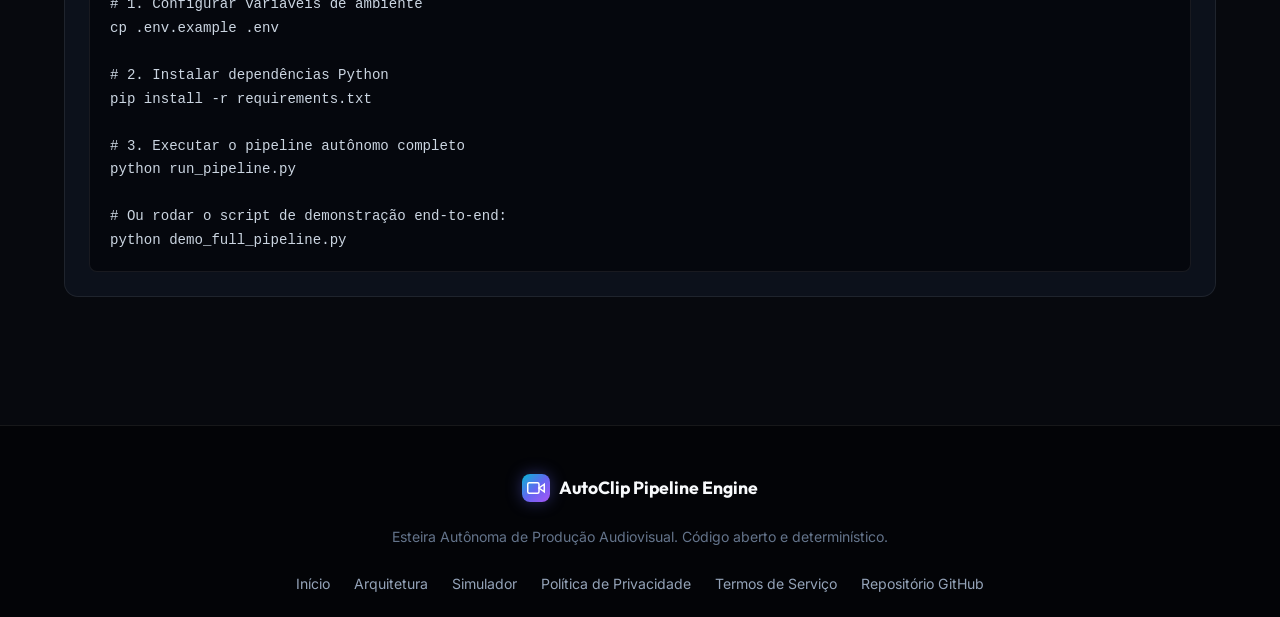
==== commit 61100b83: "docs: adicionar Politica de Privacidade e Termos de Servico" ====
--- a/docs/index.html
+++ b/docs/index.html
@@ -467,7 +467,9 @@
         <a href="#hero">Início</a>
         <a href="#arquitetura">Arquitetura</a>
         <a href="#simulador">Simulador</a>
-        <a href="https://github.com" target="_blank" rel="noopener noreferrer">Repositório GitHub</a>
+        <a href="privacy.html">Política de Privacidade</a>
+        <a href="terms.html">Termos de Serviço</a>
+        <a href="https://github.com/blackshazm/autoclip-pipeline" target="_blank" rel="noopener noreferrer">Repositório GitHub</a>
       </div>
     </div>
   </footer>
